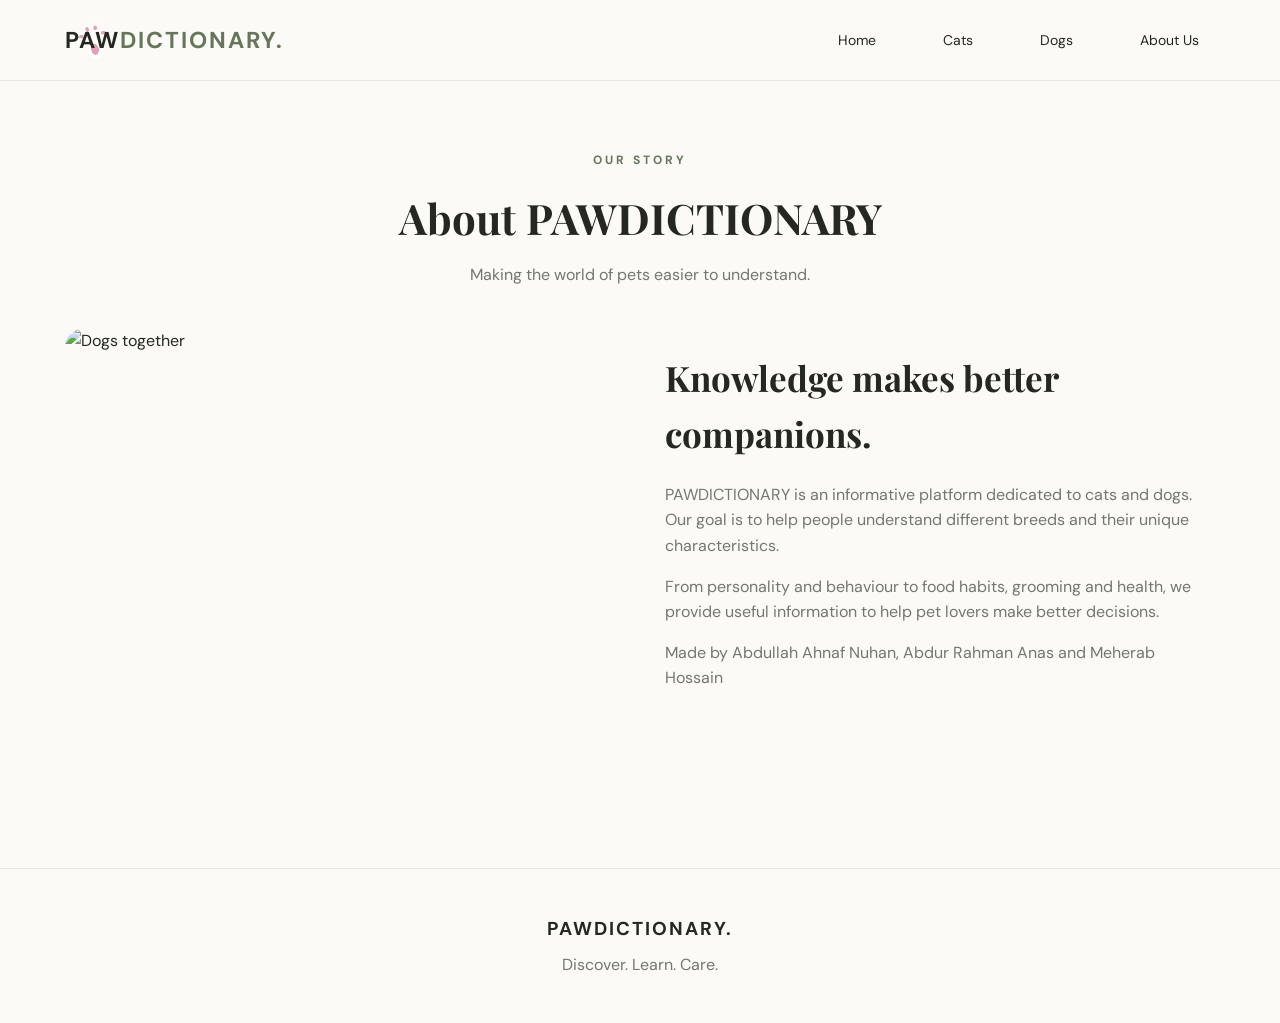
==== about_us.html @ e396879f "Add files via upload" ====
<!DOCTYPE html>
<html lang="en">
<head>
    <meta charset="UTF-8">
    <meta name="viewport" content="width=device-width, initial-scale=1.0">

    <title>About Us | PAWDICTIONARY</title>

    <link rel="stylesheet" href="css/style.css">
</head>
<body>

<header>
    <nav class="navbar">
        <a href="index.html" class="logo"><span class="logo-paw">PAW</span><span class="logo-dictionary">DICTIONARY</span><span class="logo-dot">.</span></a>

        <ul class="nav-links">
            <li><a href="index.html">Home</a></li>
            <li><a href="cats.html">Cats</a></li>
            <li><a href="dogs.html">Dogs</a></li>
            <li><a href="about_us.html">About Us</a></li>
        </ul>
    </nav>
</header>

<main class="listing-page">

    <div class="section-heading">
        <p class="subtitle">OUR STORY</p>
        <h1>About PAWDICTIONARY</h1>
        <p>Making the world of pets easier to understand.</p>
    </div>

    <section class="about-content">

        <img
            src="https://images.unsplash.com/photo-1548199973-03cce0bbc87b?auto=format&fit=crop&w=1200&q=85"
            alt="Dogs together"
        >

        <div>
            <h2>Knowledge makes better companions.</h2>

            <p>
                PAWDICTIONARY is an informative platform dedicated
                to cats and dogs. Our goal is to help people
                understand different breeds and their unique
                characteristics.
            </p>

            <p>
                From personality and behaviour to food habits,
                grooming and health, we provide useful information
                to help pet lovers make better decisions.
            </p>

            <p>
                Made by Abdullah Ahnaf Nuhan, Abdur Rahman Anas and Meherab Hossain
            </p>
        </div>

    </section>

</main>

<footer>
    <h3>PAWDICTIONARY.</h3>
    <p>Discover. Learn. Care.</p>
</footer>

</body>
</html>
---- css/style.css ----
@import url('https://fonts.googleapis.com/css2?family=DM+Sans:wght@400;500;600;700&family=Playfair+Display:wght@500;600;700&display=swap');

:root {
    --background: #fbfaf7;
    --white: #ffffff;
    --text: #252820;
    --muted: #74776e;
    --accent: #66765b;
    --border: #e9e7df;
}

/* GENERAL */

* {
    margin: 0;
    padding: 0;
    box-sizing: border-box;
}

body {
    background: var(--background);
    color: var(--text);
    font-family: 'DM Sans', sans-serif;
    line-height: 1.6;
}

a {
    text-decoration: none;
    color: inherit;
}

img {
    width: 100%;
    display: block;
    object-fit: cover;
}

/* NAVIGATION */

header {
    background: rgba(251,250,247,0.96);
    border-bottom: 1px solid var(--border);
    position: sticky;
    top: 0;
    z-index: 100;
}

.navbar {
    max-width: 1200px;
    margin: auto;
    height: 80px;
    padding: 0 25px;

    display: flex;
    justify-content: space-between;
    align-items: center;
}

.logo {
    font-size: 23px;
    font-weight: 700;
    letter-spacing: 2px;
}

.logo-paw {
    position: relative;
    isolation: isolate;
}

.logo-paw::before {
    content: "";
    position: absolute;
    z-index: -1;
    width: 36px;
    height: 36px;
    left: 50%;
    top: 50%;
    transform: translate(-50%, -50%) rotate(-12deg);
    background:
        radial-gradient(ellipse at 50% 76%, #e6a0b7 0 14%, #fff 15% 29%, transparent 30%),
        radial-gradient(ellipse at 20% 34%, #e6a0b7 0 5%, #fff 6% 12%, transparent 13%),
        radial-gradient(ellipse at 40% 18%, #e6a0b7 0 5%, #fff 6% 12%, transparent 13%),
        radial-gradient(ellipse at 63% 18%, #e6a0b7 0 5%, #fff 6% 12%, transparent 13%),
        radial-gradient(ellipse at 82% 36%, #e6a0b7 0 5%, #fff 6% 12%, transparent 13%);
}

.logo-dictionary,
.logo-dot {
    color: var(--accent);
}

.nav-links {
    display: flex;
    list-style: none;
    gap: 35px;
}

.nav-links a {
    font-size: 14px;
    color: var(--muted);
    transition: 0.3s;
}

.nav-links a:hover {
    color: var(--accent);
}


.nav-links a {
    display: inline-block;
    text-decoration: none;
    color: var(--text, #333);
    padding: 10px 16px;
    border-radius: 8px;
    transition: all 0.3s ease;
}

.nav-links a:hover {
    color: #ffffff;
    background-color: var(--accent, #6c9b7d);
    transform: translateY(-2px);
}

/* HERO */

.hero {
    max-width: 1200px;
    margin: auto;
    padding: 80px 25px;

    display: grid;
    grid-template-columns: 1fr 1fr;
    align-items: center;
    gap: 60px;
}

.subtitle {
    color: var(--accent);
    font-size: 12px;
    font-weight: 700;
    letter-spacing: 3px;
    margin-bottom: 15px;
}

.hero h1 {
    font-family: 'Playfair Display', serif;
    font-size: 65px;
    line-height: 1.1;
    margin-bottom: 25px;
}

.hero h1 span {
    color: var(--accent);
}

.hero-content > p:not(.subtitle) {
    color: var(--muted);
    max-width: 500px;
    margin-bottom: 30px;
}

.hero-image img {
    height: 480px;
    border-radius: 20px;
}

.primary-btn {
    display: inline-block;
    background: var(--accent);
    color: white;
    padding: 14px 25px;
    border-radius: 30px;
    transition: 0.3s;
}

.primary-btn:hover {
    background: #4f6045;
    transform: translateY(-2px);
}

/* SECTIONS */

.section {
    max-width: 1200px;
    margin: auto;
    padding: 65px 25px;
}

.listing-page > .section {
    padding-top: 20px;
    padding-bottom: 20px;
}

.section-heading {
    text-align: center;
    margin-bottom: 40px;
}

.section-heading h1,
.section-heading h2 {
    font-family: 'Playfair Display', serif;
    font-size: 42px;
}

.section-heading > p:last-child {
    color: var(--muted);
    margin-top: 10px;
}

/* CATEGORY CARDS */

.category-container {
    display: grid;
    grid-template-columns: 1fr 1fr;
    gap: 25px;
}

.category-card {
    height: 340px;
    position: relative;
    overflow: hidden;
    border-radius: 18px;
}

.category-card img {
    height: 100%;
    transition: 0.4s;
}

.category-card:hover img {
    transform: scale(1.05);
}

.category-card::after {
    content: "";
    position: absolute;
    inset: 0;
    background: linear-gradient(
        transparent,
        rgba(0,0,0,0.75)
    );
}

.category-info {
    position: absolute;
    bottom: 25px;
    left: 25px;
    color: white;
    z-index: 2;
}

.category-info h3 {
    font-family: 'Playfair Display', serif;
    font-size: 32px;
}

.category-info p {
    font-size: 14px;
}

/* BREED CARDS */

.breed-grid {
    display: grid;
    grid-template-columns: repeat(3, 1fr);
    gap: 25px;
}

.breed-card {
    background: var(--white);
    border: 1px solid var(--border);
    border-radius: 15px;
    overflow: hidden;
    transition: 0.3s;
}

.breed-card-link {
    display: block;
    color: inherit;
}

.photo-credit {
    display: block;
    padding: 0 20px 14px;
    color: var(--muted);
    font-size: 11px;
    line-height: 1.4;
}

.photo-credit:hover {
    color: var(--accent);
}

.about-content .photo-credit {
    padding: 0;
    font-size: 12px;
}

.breed-card:hover {
    transform: translateY(-6px);
    box-shadow: 0 12px 30px rgba(0,0,0,0.07);
}

.breed-card img {
    height: 250px;
}

.husky-photo {
    object-position: center 20%;
}

.ragdoll-photo,
.bengal-photo {
    object-position: center 20%;
}

.breed-info {
    padding: 20px;
}

.breed-info h3 {
    font-family: 'Playfair Display', serif;
    font-size: 23px;
    margin-bottom: 5px;
}

.breed-info p {
    color: var(--muted);
    font-size: 14px;
    margin-bottom: 12px;
}

.breed-info span {
    color: var(--accent);
    font-size: 13px;
    font-weight: 700;
}

/* LISTING PAGES */

.listing-page {
    max-width: 1200px;
    margin: auto;
    padding: 70px 25px;
}

/* ABOUT PAGE */

.about-content {
    display: grid;
    grid-template-columns: 1fr 1fr;
    gap: 50px;
    align-items: center;
}

.about-content img {
    height: 400px;
    border-radius: 20px;
}

.about-content h2 {
    font-family: 'Playfair Display', serif;
    font-size: 35px;
    margin-bottom: 20px;
}

.about-content p {
    color: var(--muted);
    margin-bottom: 15px;
}

/* FOOTER */

footer {
    text-align: center;
    padding: 45px 20px;
    border-top: 1px solid var(--border);
    margin-top: 70px;
    color: var(--muted);
}

footer h3 {
    color: var(--text);
    letter-spacing: 2px;
    margin-bottom: 8px;
}

/* RESPONSIVE DESIGN */

@media (max-width: 800px) {

    .hero {
        grid-template-columns: 1fr;
    }

    .hero h1 {
        font-size: 48px;
    }

    .breed-grid {
        grid-template-columns: repeat(2, 1fr);
    }

    .about-content {
        grid-template-columns: 1fr;
    }
}

@media (max-width: 550px) {

    .navbar {
        height: auto;
        padding: 20px;
        flex-direction: column;
        gap: 15px;
    }

    .nav-links {
        gap: 15px;
        flex-wrap: wrap;
        justify-content: center;
    }

    .hero h1 {
        font-size: 40px;
    }

    .hero-image img {
        height: 300px;
    }

    .category-container,
    .breed-grid {
        grid-template-columns: 1fr;
    }

    .section-heading h1,
    .section-heading h2 {
        font-size: 32px;
    }
}
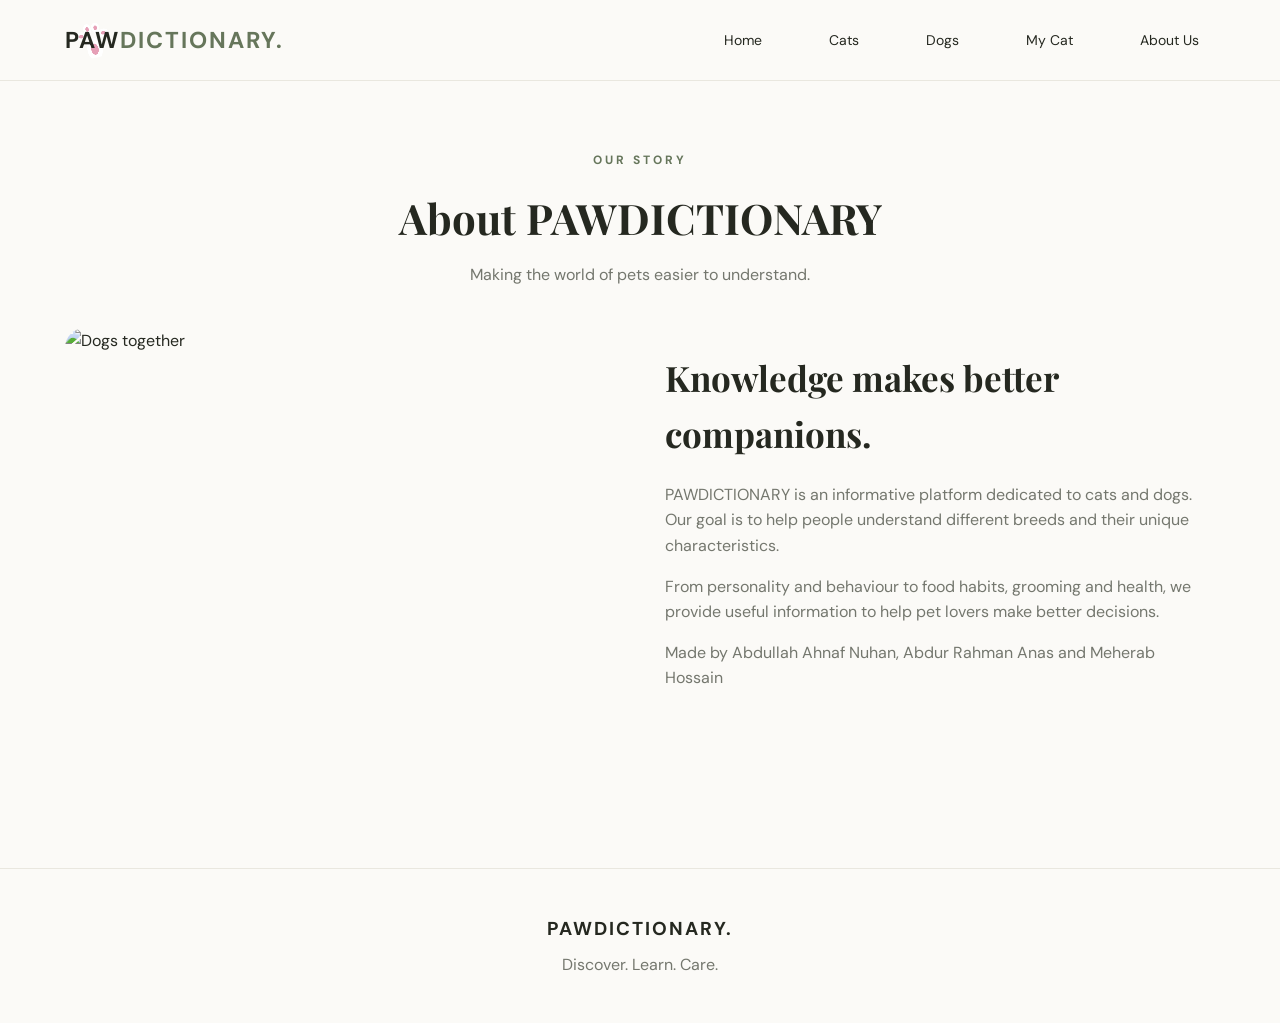
==== commit 12efa2b0: "Add My Cat page and enable sync Co-authored-by: Copilot <223556219+Copilot@users.noreply.github.com>" ====
--- a/about_us.html
+++ b/about_us.html
@@ -19,6 +19,7 @@
             <li><a href="index.html">Home</a></li>
             <li><a href="cats.html">Cats</a></li>
             <li><a href="dogs.html">Dogs</a></li>
+            <li><a href="my_cat.html">My Cat</a></li>
             <li><a href="about_us.html">About Us</a></li>
         </ul>
     </nav>
--- a/css/style.css
+++ b/css/style.css
@@ -208,6 +208,83 @@
     margin-top: 10px;
 }
 
+.cat-photo-panel {
+    display: grid;
+    grid-template-columns: 1fr 1fr;
+    align-items: center;
+    gap: 40px;
+    padding: 35px;
+    background: #f0f2e9;
+    border: 1px solid var(--border);
+    border-radius: 20px;
+}
+
+.cat-photo-copy h2 {
+    font-family: 'Playfair Display', serif;
+    font-size: 34px;
+    margin-bottom: 10px;
+}
+
+.cat-photo-copy > p:not(.subtitle) {
+    color: var(--muted);
+    margin-bottom: 20px;
+}
+
+.photo-picker input {
+    position: absolute;
+    width: 1px;
+    height: 1px;
+    overflow: hidden;
+    clip: rect(0, 0, 0, 0);
+    white-space: nowrap;
+    clip-path: inset(50%);
+}
+
+.photo-upload-button {
+    display: inline-block;
+    padding: 12px 22px;
+    border-radius: 30px;
+    background: var(--accent);
+    color: var(--white);
+    font-weight: 600;
+    cursor: pointer;
+    transition: background 0.3s;
+}
+
+.photo-upload-button:hover,
+.photo-picker:focus-within .photo-upload-button {
+    background: #4f6045;
+}
+
+.photo-picker:focus-within .photo-upload-button {
+    outline: 3px solid #aeb99f;
+    outline-offset: 3px;
+}
+
+.cat-photo-copy .photo-status {
+    margin: 14px 0 0;
+    font-size: 13px;
+}
+
+.cat-photo-preview {
+    display: grid;
+    min-height: 280px;
+    place-items: center;
+    overflow: hidden;
+    border: 2px dashed #c9cdbf;
+    border-radius: 16px;
+    background: rgba(255, 255, 255, 0.65);
+    color: var(--muted);
+    text-align: center;
+}
+
+.cat-photo-preview img {
+    width: 100%;
+    height: 100%;
+    min-height: 280px;
+    object-fit: cover;
+}
+
 /* CATEGORY CARDS */
 
 .category-container {
@@ -345,6 +422,44 @@
     padding: 70px 25px;
 }
 
+.my-cat-photo {
+    width: fit-content;
+    max-width: 780px;
+    margin: 0 auto;
+    overflow: hidden;
+    border: 2px dashed #c9cdbf;
+    border-radius: 20px;
+    background: #f0f2e9;
+}
+
+.my-cat-photo img {
+    width: auto;
+    max-width: 100%;
+    max-height: 55vh;
+    height: auto;
+    object-fit: contain;
+    color: var(--muted);
+    text-align: center;
+}
+
+.my-cat-details {
+    max-width: 760px;
+    margin: 28px auto 0;
+    text-align: center;
+}
+
+.my-cat-details h2 {
+    margin-bottom: 12px;
+    font-family: 'Playfair Display', serif;
+    font-size: 40px;
+}
+
+.my-cat-details p {
+    margin-top: 6px;
+    color: var(--muted);
+    font-size: 18px;
+}
+
 /* ABOUT PAGE */
 
 .about-content {
@@ -405,6 +520,10 @@
     .about-content {
         grid-template-columns: 1fr;
     }
+
+    .cat-photo-panel {
+        grid-template-columns: 1fr;
+    }
 }
 
 @media (max-width: 550px) {
@@ -439,4 +558,8 @@
     .section-heading h2 {
         font-size: 32px;
     }
-}
+
+    .cat-photo-panel {
+        padding: 24px;
+    }
+}
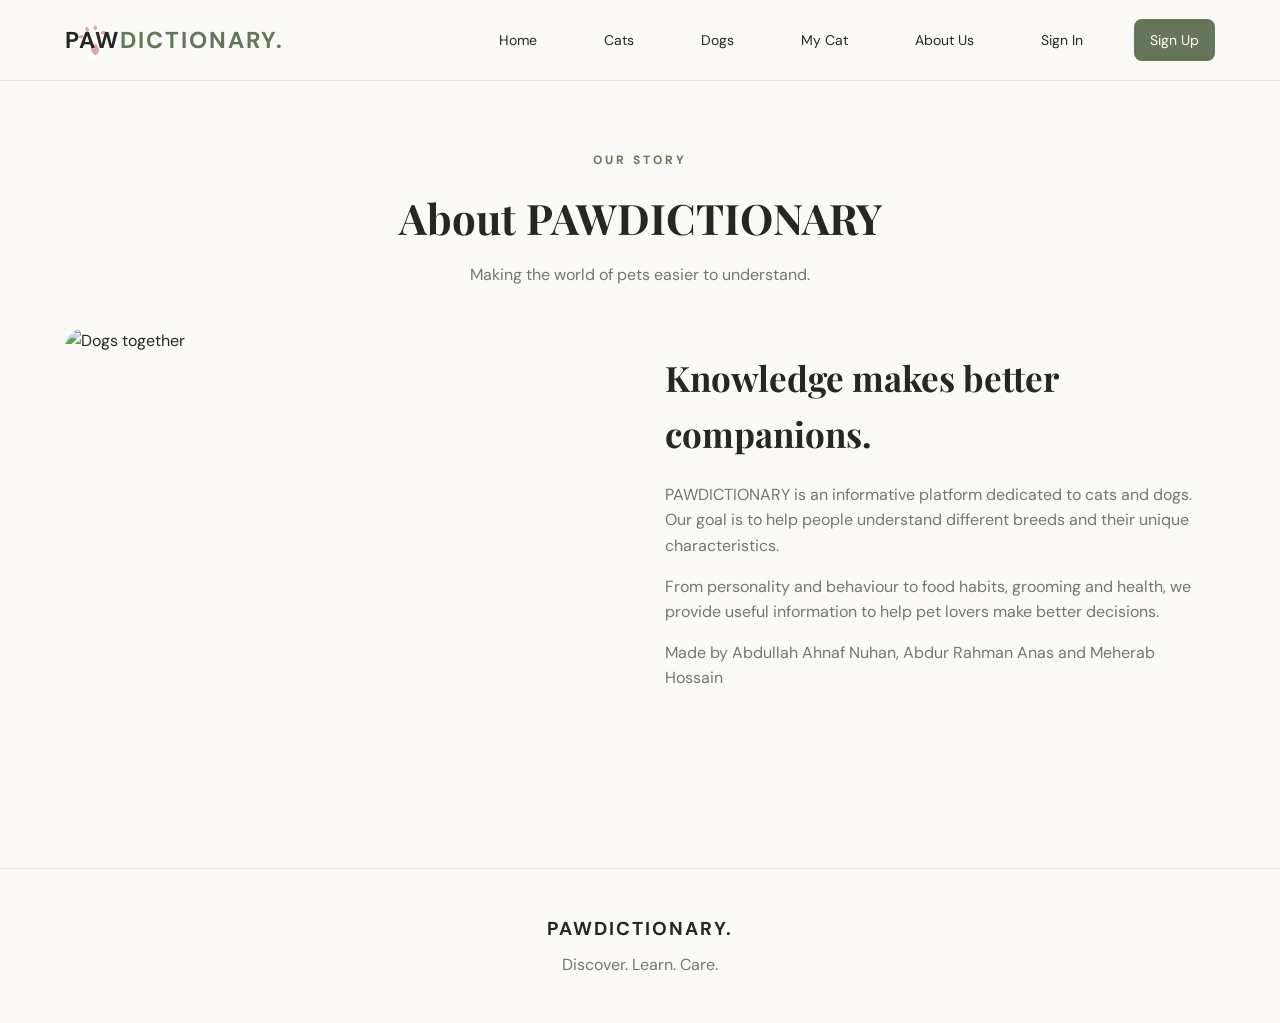
==== commit 8deb488f: "Add sign-in and sign-up pages Co-authored-by: Copilot <223556219+Copilot@users.noreply.github.com>" ====
--- a/about_us.html
+++ b/about_us.html
@@ -21,6 +21,8 @@
             <li><a href="dogs.html">Dogs</a></li>
             <li><a href="my_cat.html">My Cat</a></li>
             <li><a href="about_us.html">About Us</a></li>
+            <li><a href="auth.html#signin">Sign In</a></li>
+            <li class="nav-sign-up"><a href="auth.html#signup">Sign Up</a></li>
         </ul>
     </nav>
 </header>
--- a/css/style.css
+++ b/css/style.css
@@ -122,6 +122,15 @@
     transform: translateY(-2px);
 }
 
+.nav-links .nav-sign-up a {
+    color: var(--white);
+    background: var(--accent);
+}
+
+.nav-links .nav-sign-up a:hover {
+    background: #4f6045;
+}
+
 /* HERO */
 
 .hero {
@@ -305,6 +314,41 @@
     transition: 0.4s;
 }
 
+.category-mascot {
+    position: absolute;
+    z-index: 2;
+    right: 18px;
+    bottom: -12px;
+    width: 140px;
+    height: 140px;
+    opacity: 0;
+    transform: translateY(110%) rotate(10deg);
+    transition: opacity 0.25s ease, transform 0.5s cubic-bezier(0.2, 0.8, 0.2, 1);
+    pointer-events: none;
+}
+
+.mascot-drawing {
+    width: 100%;
+    height: 100%;
+    overflow: visible;
+}
+
+.category-card:hover .category-mascot,
+.category-card:focus-visible .category-mascot {
+    opacity: 1;
+    transform: translateY(0) rotate(0);
+}
+
+.category-card:hover .mascot-drawing,
+.category-card:focus-visible .mascot-drawing {
+    animation: mascot-bob 1.8s ease-in-out infinite;
+}
+
+@keyframes mascot-bob {
+    0%, 100% { transform: translateY(0) rotate(0); }
+    50% { transform: translateY(-4px) rotate(2deg); }
+}
+
 .category-card:hover img {
     transform: scale(1.05);
 }
@@ -312,6 +356,7 @@
 .category-card::after {
     content: "";
     position: absolute;
+    z-index: 1;
     inset: 0;
     background: linear-gradient(
         transparent,
@@ -324,7 +369,7 @@
     bottom: 25px;
     left: 25px;
     color: white;
-    z-index: 2;
+    z-index: 3;
 }
 
 .category-info h3 {
@@ -334,6 +379,18 @@
 
 .category-info p {
     font-size: 14px;
+}
+
+@media (prefers-reduced-motion: reduce) {
+    .category-mascot,
+    .category-card img {
+        transition: none;
+    }
+
+    .category-card:hover .mascot-drawing,
+    .category-card:focus-visible .mascot-drawing {
+        animation: none;
+    }
 }
 
 /* BREED CARDS */
@@ -485,6 +542,111 @@
     margin-bottom: 15px;
 }
 
+/* AUTHENTICATION */
+
+.auth-page {
+    display: grid;
+    min-height: calc(100vh - 80px);
+    place-items: center;
+    padding: 55px 25px;
+}
+
+.auth-card {
+    width: min(100%, 460px);
+    padding: 38px;
+    border: 1px solid var(--border);
+    border-radius: 20px;
+    background: var(--white);
+    box-shadow: 0 16px 45px rgba(37, 40, 32, 0.07);
+}
+
+.auth-heading {
+    margin-bottom: 25px;
+    text-align: center;
+}
+
+.auth-heading h1 {
+    font-family: 'Playfair Display', serif;
+    font-size: 36px;
+}
+
+.auth-heading p:last-child {
+    margin-top: 8px;
+    color: var(--muted);
+}
+
+.auth-tabs {
+    display: grid;
+    grid-template-columns: 1fr 1fr;
+    gap: 6px;
+    margin-bottom: 25px;
+    padding: 5px;
+    border-radius: 12px;
+    background: var(--background);
+}
+
+.auth-tab {
+    padding: 10px;
+    border: 0;
+    border-radius: 9px;
+    background: transparent;
+    color: var(--muted);
+    font: inherit;
+    font-weight: 600;
+    cursor: pointer;
+}
+
+.auth-tab[aria-selected="true"] {
+    background: var(--white);
+    color: var(--accent);
+    box-shadow: 0 2px 8px rgba(37, 40, 32, 0.08);
+}
+
+.auth-form[hidden] {
+    display: none;
+}
+
+.auth-field {
+    display: block;
+    margin-bottom: 17px;
+    font-size: 14px;
+    font-weight: 600;
+}
+
+.auth-field input {
+    display: block;
+    width: 100%;
+    margin-top: 7px;
+    padding: 12px 14px;
+    border: 1px solid var(--border);
+    border-radius: 10px;
+    background: var(--background);
+    color: var(--text);
+    font: inherit;
+}
+
+.auth-field input:focus {
+    border-color: var(--accent);
+    outline: 3px solid rgba(102, 118, 91, 0.18);
+}
+
+.auth-submit {
+    width: 100%;
+    margin-top: 5px;
+    border: 0;
+    font: inherit;
+    font-weight: 600;
+    cursor: pointer;
+}
+
+.auth-message {
+    min-height: 24px;
+    margin-top: 16px;
+    color: var(--muted);
+    font-size: 13px;
+    text-align: center;
+}
+
 /* FOOTER */
 
 footer {
@@ -505,6 +667,24 @@
 
 @media (max-width: 800px) {
 
+    .navbar {
+        height: auto;
+        flex-wrap: wrap;
+        justify-content: center;
+        gap: 8px 18px;
+        padding: 16px 20px;
+    }
+
+    .nav-links {
+        justify-content: center;
+        gap: 8px;
+        flex-wrap: wrap;
+    }
+
+    .nav-links a {
+        padding: 8px 10px;
+    }
+
     .hero {
         grid-template-columns: 1fr;
     }
@@ -562,4 +742,8 @@
     .cat-photo-panel {
         padding: 24px;
     }
-}
+
+    .auth-card {
+        padding: 28px 22px;
+    }
+}
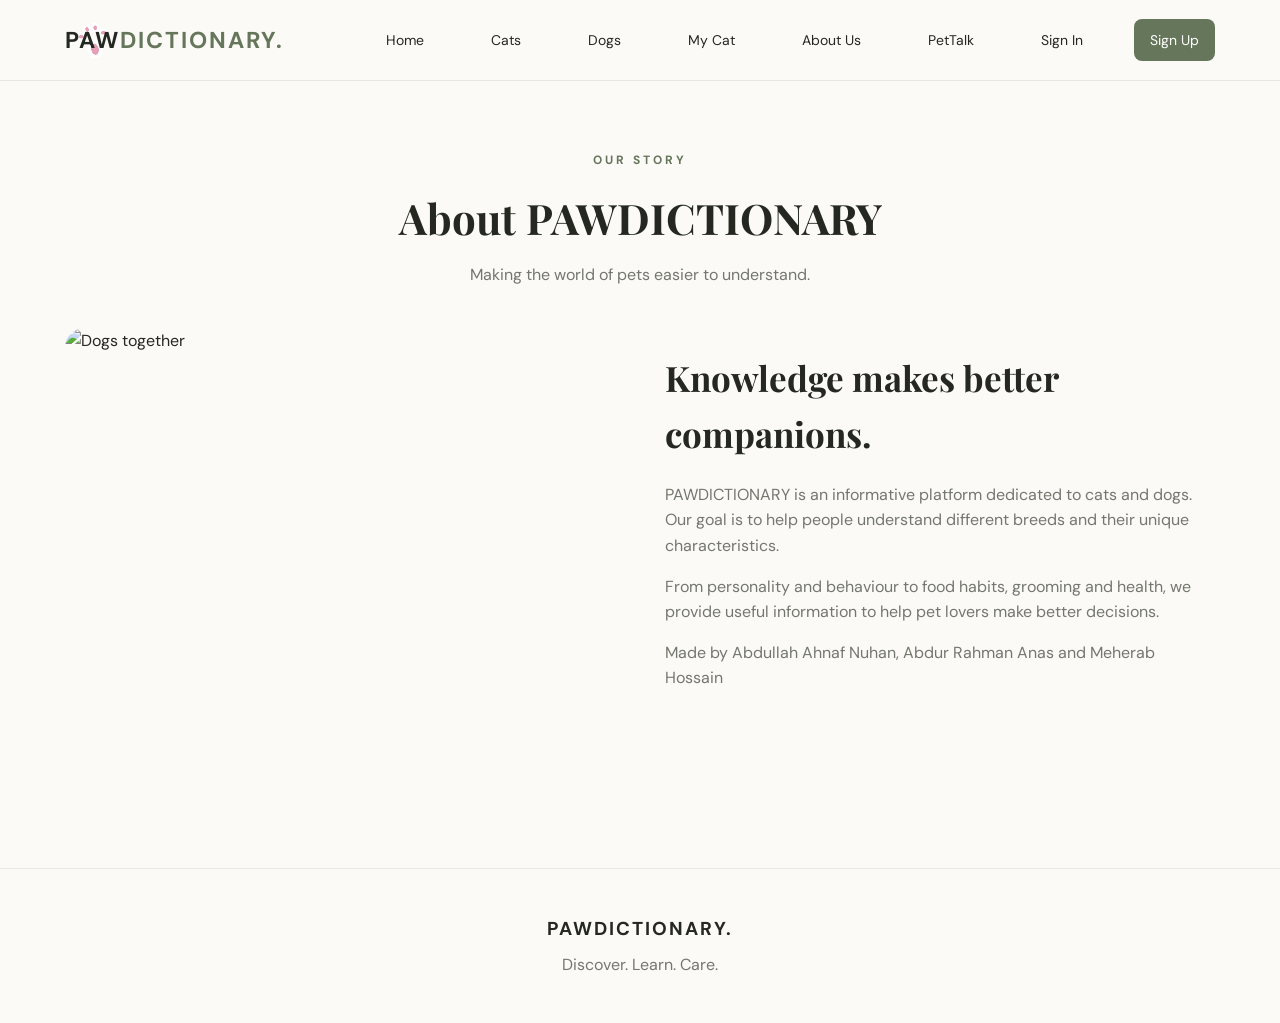
==== commit 08052310: "Add account media persistence and PetTalk chat Co-authored-by: Copilot <223556219+Copilot@users.nore" ====
--- a/about_us.html
+++ b/about_us.html
@@ -21,6 +21,7 @@
             <li><a href="dogs.html">Dogs</a></li>
             <li><a href="my_cat.html">My Cat</a></li>
             <li><a href="about_us.html">About Us</a></li>
+            <li><a href="pettalk.html">PetTalk</a></li>
             <li><a href="auth.html#signin">Sign In</a></li>
             <li class="nav-sign-up"><a href="auth.html#signup">Sign Up</a></li>
         </ul>
@@ -72,5 +73,6 @@
     <p>Discover. Learn. Care.</p>
 </footer>
 
+    <script type="module" src="js/auth-nav.js"></script>
 </body>
 </html>
--- a/css/style.css
+++ b/css/style.css
@@ -131,6 +131,42 @@
     background: #4f6045;
 }
 
+.nav-links .nav-user a.user-logo {
+    display: grid;
+    width: 42px;
+    height: 42px;
+    padding: 0;
+    place-items: center;
+    border: 1px solid var(--border);
+    border-radius: 50%;
+    background: var(--white);
+    color: var(--accent);
+}
+
+.nav-links .nav-user a.user-logo:hover {
+    border-color: var(--accent);
+    background: var(--accent);
+    color: var(--white);
+    transform: translateY(-2px);
+}
+
+.user-logo svg {
+    width: 20px;
+    height: 20px;
+    fill: none;
+    stroke: currentColor;
+    stroke-linecap: round;
+    stroke-linejoin: round;
+    stroke-width: 1.8;
+}
+
+.nav-links .nav-user .user-logo img {
+    width: 100%;
+    height: 100%;
+    border-radius: 50%;
+    object-fit: cover;
+}
+
 /* HERO */
 
 .hero {
@@ -602,6 +638,33 @@
     box-shadow: 0 2px 8px rgba(37, 40, 32, 0.08);
 }
 
+.google-auth-button {
+    display: flex;
+    width: 100%;
+    min-height: 46px;
+    align-items: center;
+    justify-content: center;
+    gap: 10px;
+    margin-bottom: 20px;
+    border: 1px solid var(--border);
+    border-radius: 10px;
+    background: var(--white);
+    color: var(--text);
+    font: inherit;
+    font-weight: 600;
+    cursor: pointer;
+}
+
+.google-auth-button:hover {
+    border-color: #c9c7bf;
+    background: #fdfdfb;
+}
+
+.google-auth-button:focus-visible {
+    outline: 3px solid rgba(102, 118, 91, 0.18);
+    outline-offset: 2px;
+}
+
 .auth-form[hidden] {
     display: none;
 }
@@ -647,6 +710,319 @@
     text-align: center;
 }
 
+.account-page {
+    max-width: 780px;
+    min-height: calc(100vh - 80px);
+    margin: 0 auto;
+    padding: 70px 25px;
+}
+
+.account-card {
+    padding: 38px;
+    border: 1px solid var(--border);
+    border-radius: 20px;
+    background: var(--white);
+    box-shadow: 0 16px 45px rgba(37, 40, 32, 0.07);
+}
+
+.account-status {
+    display: inline-flex;
+    align-items: center;
+    gap: 8px;
+    margin-bottom: 18px;
+    color: var(--accent);
+    font-size: 14px;
+    font-weight: 700;
+}
+
+.account-status::before {
+    width: 9px;
+    height: 9px;
+    border-radius: 50%;
+    background: #5ca66a;
+    content: "";
+}
+
+.account-card h1 {
+    margin-bottom: 8px;
+    font-family: 'Playfair Display', serif;
+    font-size: 36px;
+}
+
+.account-details {
+    display: grid;
+    gap: 14px;
+    margin: 28px 0;
+}
+
+.account-detail {
+    display: grid;
+    grid-template-columns: 110px 1fr;
+    gap: 16px;
+    padding: 14px 0;
+    border-bottom: 1px solid var(--border);
+}
+
+.account-detail strong {
+    color: var(--muted);
+    font-size: 14px;
+}
+
+.account-actions {
+    display: flex;
+    gap: 12px;
+}
+
+.account-actions a,
+.account-actions button {
+    display: inline-flex;
+    min-height: 44px;
+    align-items: center;
+    justify-content: center;
+    padding: 10px 18px;
+    border-radius: 10px;
+    font: inherit;
+    font-weight: 600;
+}
+
+.account-actions button {
+    border: 1px solid var(--border);
+    background: var(--white);
+    color: var(--text);
+    cursor: pointer;
+}
+
+.profile-photo-section {
+    display: grid;
+    max-width: 210px;
+    justify-items: center;
+    gap: 10px;
+    margin: 24px auto;
+}
+
+.profile-avatar {
+    width: 118px;
+    height: 118px;
+    border: 4px solid var(--white);
+    border-radius: 50%;
+    object-fit: cover;
+    box-shadow: 0 0 0 1px var(--border), 0 8px 24px rgba(37, 40, 32, 0.12);
+}
+
+.profile-upload-button {
+    display: inline-flex;
+    min-height: 40px;
+    align-items: center;
+    justify-content: center;
+    padding: 8px 14px;
+    border: 1px solid var(--border);
+    border-radius: 9px;
+    background: var(--background);
+    color: var(--accent);
+    font-size: 14px;
+    font-weight: 700;
+    cursor: pointer;
+}
+
+.profile-remove-button {
+    min-height: 34px;
+    padding: 7px 12px;
+    border: 0;
+    background: transparent;
+    color: #8a514b;
+    font: inherit;
+    font-size: 13px;
+    font-weight: 700;
+    cursor: pointer;
+}
+
+.upload-message {
+    min-height: 20px;
+    color: var(--muted);
+    font-size: 13px;
+    text-align: center;
+}
+
+.pet-profile {
+    margin-top: 34px;
+    padding-top: 28px;
+    border-top: 1px solid var(--border);
+}
+
+.pet-profile-heading {
+    display: flex;
+    align-items: end;
+    justify-content: space-between;
+    gap: 16px;
+}
+
+.pet-profile h2 {
+    font-family: 'Playfair Display', serif;
+    font-size: 28px;
+}
+
+.pet-profile-heading .subtitle {
+    margin-bottom: 3px;
+}
+
+.pet-profile .upload-message {
+    margin-top: 12px;
+}
+
+.pet-photo-grid {
+    display: grid;
+    grid-template-columns: repeat(3, minmax(0, 1fr));
+    gap: 12px;
+    margin-top: 12px;
+}
+
+.pet-photo-grid figure {
+    position: relative;
+    overflow: hidden;
+    aspect-ratio: 1;
+    border-radius: 12px;
+    background: var(--background);
+}
+
+.pet-photo-grid img {
+    width: 100%;
+    height: 100%;
+    object-fit: cover;
+}
+
+.pet-photo-delete {
+    position: absolute;
+    right: 8px;
+    bottom: 8px;
+    min-height: 34px;
+    padding: 7px 10px;
+    border: 0;
+    border-radius: 8px;
+    background: rgba(37, 40, 32, 0.82);
+    color: var(--white);
+    font: inherit;
+    font-size: 12px;
+    font-weight: 700;
+    cursor: pointer;
+}
+
+.pet-photo-delete:hover {
+    background: #8a514b;
+}
+
+.pettalk-page {
+    max-width: 820px;
+    min-height: calc(100vh - 80px);
+    margin: 0 auto;
+    padding: 70px 25px;
+}
+
+.pettalk-card {
+    overflow: hidden;
+    border: 1px solid var(--border);
+    border-radius: 20px;
+    background: var(--white);
+    box-shadow: 0 16px 45px rgba(37, 40, 32, 0.07);
+}
+
+.pettalk-heading {
+    padding: 24px 28px;
+    border-bottom: 1px solid var(--border);
+}
+
+.pettalk-heading h1 {
+    font-family: 'Playfair Display', serif;
+    font-size: 34px;
+}
+
+.pettalk-messages {
+    height: 480px;
+    overflow-y: auto;
+    padding: 20px 28px;
+}
+
+.pettalk-message {
+    margin-bottom: 16px;
+}
+
+.pettalk-message strong {
+    display: block;
+    color: var(--accent);
+    font-size: 13px;
+}
+
+.pettalk-message p {
+    display: inline-block;
+    max-width: 90%;
+    margin-top: 4px;
+    padding: 10px 14px;
+    border-radius: 10px;
+    background: var(--background);
+    line-height: 1.45;
+    white-space: pre-wrap;
+    word-break: break-word;
+}
+
+.pettalk-message time {
+    display: block;
+    margin-top: 3px;
+    color: var(--muted);
+    font-size: 11px;
+}
+
+.pettalk-form {
+    display: flex;
+    gap: 10px;
+    padding: 16px 28px;
+    border-top: 1px solid var(--border);
+}
+
+.pettalk-form textarea {
+    flex: 1;
+    min-height: 44px;
+    max-height: 120px;
+    resize: vertical;
+    padding: 10px 12px;
+    border: 1px solid var(--border);
+    border-radius: 10px;
+    font: inherit;
+}
+
+.pettalk-form button {
+    align-self: flex-end;
+    min-height: 44px;
+    border: 0;
+    border-radius: 10px;
+    background: var(--accent);
+    color: var(--white);
+    padding: 10px 16px;
+    font: inherit;
+    font-weight: 700;
+    cursor: pointer;
+}
+
+.pettalk-status {
+    min-height: 20px;
+    padding: 0 28px 12px;
+    color: var(--muted);
+    font-size: 13px;
+}
+
+@media (max-width: 600px) {
+    .pet-profile-heading {
+        align-items: start;
+        flex-direction: column;
+    }
+
+    .pet-photo-grid {
+        grid-template-columns: repeat(2, minmax(0, 1fr));
+    }
+
+    .account-detail {
+        grid-template-columns: 90px 1fr;
+    }
+}
+
 /* FOOTER */
 
 footer {
